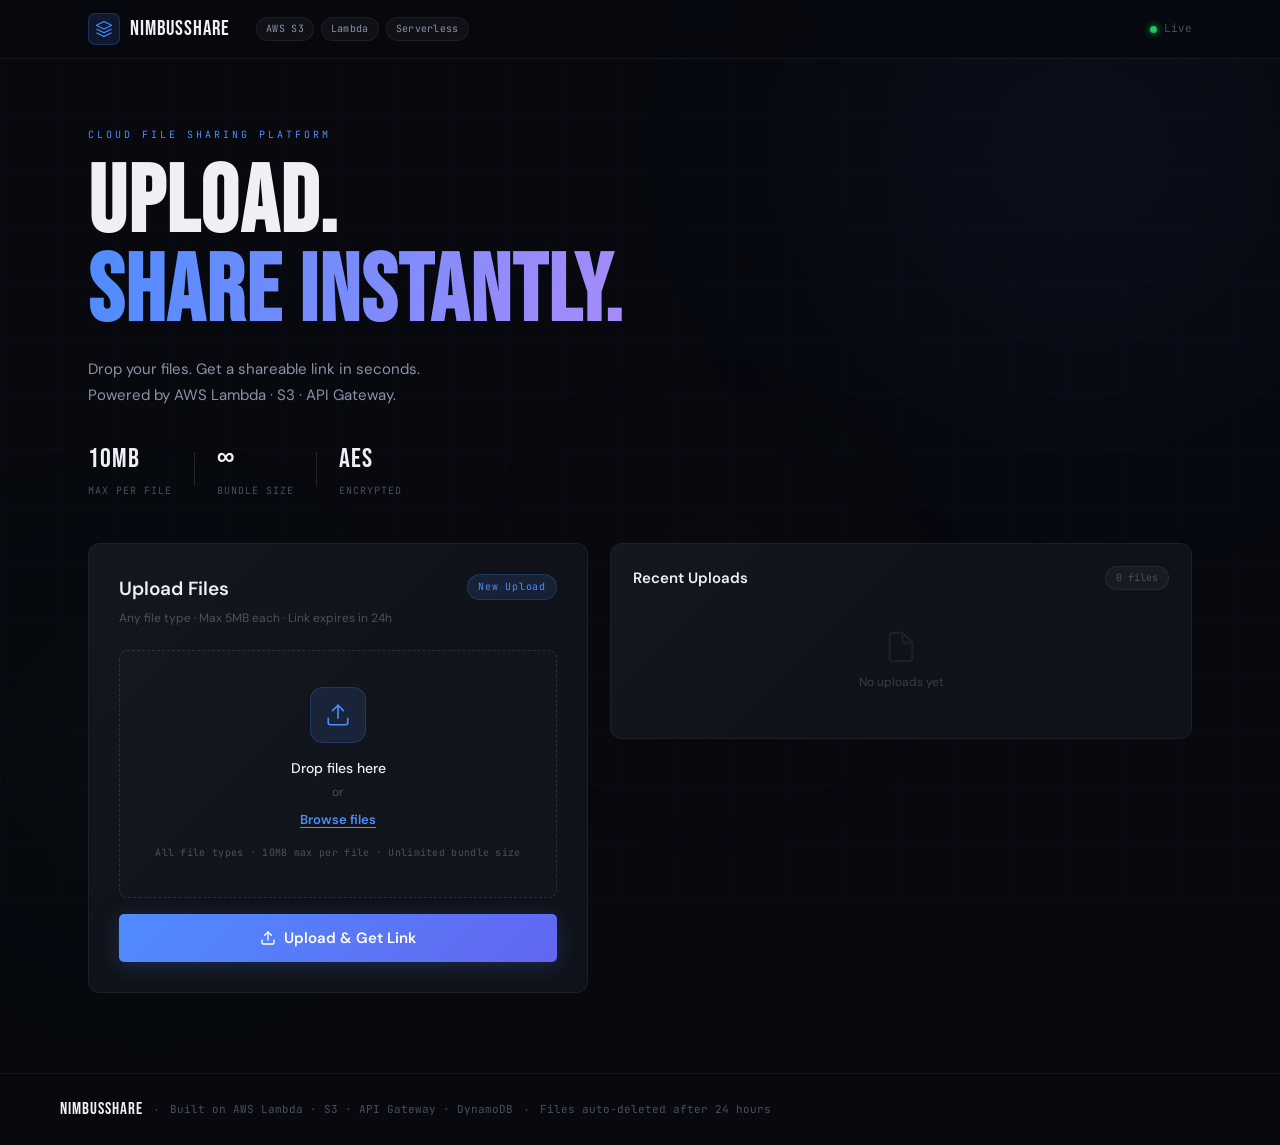
==== frontend/index.html @ 37689a12 "Phase 2 complete: upload UI, real API integration, bundle links, preview page, delete feature, local" ====
<!DOCTYPE html>
<html lang="en">
<head>
  <meta charset="UTF-8"/>
  <meta name="viewport" content="width=device-width, initial-scale=1.0"/>
  <title>NimbusShare — Serverless File Sharing</title>
  <link rel="preconnect" href="https://fonts.googleapis.com">
  <link href="https://fonts.googleapis.com/css2?family=Bebas+Neue&family=DM+Sans:ital,wght@0,300;0,400;0,500;0,600;1,400&family=JetBrains+Mono:wght@400;500&display=swap" rel="stylesheet">
  <link rel="stylesheet" href="style.css"/>
</head>
<body>

  <!-- BACKGROUND -->
  <div class="bg-grid"></div>
  <div class="bg-glow g1"></div>
  <div class="bg-glow g2"></div>
  <div class="bg-glow g3"></div>

  <!-- NAV -->
  <nav class="navbar" id="navbar">
    <div class="nav-inner">
      <div class="nav-logo">
        <div class="logo-mark">
          <svg width="18" height="18" viewBox="0 0 24 24" fill="none">
            <path d="M12 2L2 7l10 5 10-5-10-5z" stroke="currentColor" stroke-width="1.5" stroke-linejoin="round"/>
            <path d="M2 17l10 5 10-5M2 12l10 5 10-5" stroke="currentColor" stroke-width="1.5" stroke-linejoin="round"/>
          </svg>
        </div>
        <span class="logo-text">NimbusShare</span>
      </div>
      <div class="nav-pills">
        <span class="pill">AWS S3</span>
        <span class="pill">Lambda</span>
        <span class="pill">Serverless</span>
      </div>
      <div class="nav-right">
        <span class="online-dot"></span>
        <span class="online-label">Live</span>
      </div>
    </div>
  </nav>

  <!-- HERO -->
  <section class="hero">
    <p class="hero-eyebrow">CLOUD FILE SHARING PLATFORM</p>
    <h1 class="hero-title">Upload.<br/><em>Share instantly.</em></h1>
    <p class="hero-desc">Drop your files. Get a shareable link in seconds.<br/>Powered by AWS Lambda · S3 · API Gateway.</p>
    <div class="hero-stats">
      <div class="hstat"><span class="hstat-n">10MB</span><span class="hstat-l">Max per file</span></div>
      <div class="hstat-sep"></div>
      <div class="hstat"><span class="hstat-n">∞</span><span class="hstat-l">Bundle size</span></div>
      <div class="hstat-sep"></div>
      <div class="hstat"><span class="hstat-n">AES</span><span class="hstat-l">Encrypted</span></div>
    </div>
  </section>

  <!-- MAIN -->
  <main class="main">
    <div class="layout">

      <!-- UPLOAD CARD -->
      <div class="card upload-card" id="uploadCard">
        <div class="card-head">
          <div>
            <h2 class="card-title">Upload Files</h2>
            <p class="card-sub">Any file type · Max 5MB each · Link expires in 24h</p>
          </div>
          <span class="card-tag">New Upload</span>
        </div>

        <!-- DROP ZONE -->
        <div class="dropzone" id="dropzone">
          <!-- EMPTY STATE -->
          <div class="dz-empty" id="dzEmpty">
            <div class="dz-icon-wrap">
              <svg width="26" height="26" viewBox="0 0 24 24" fill="none">
                <path d="M21 15v4a2 2 0 01-2 2H5a2 2 0 01-2-2v-4" stroke="currentColor" stroke-width="1.5" stroke-linecap="round"/>
                <polyline points="17 8 12 3 7 8" stroke="currentColor" stroke-width="1.5" stroke-linecap="round" stroke-linejoin="round"/>
                <line x1="12" y1="3" x2="12" y2="15" stroke="currentColor" stroke-width="1.5" stroke-linecap="round"/>
              </svg>
            </div>
            <p class="dz-main">Drop files here</p>
            <p class="dz-or">or</p>
            <label class="dz-browse" for="fileInput">Browse files</label>
            <input type="file" id="fileInput" multiple hidden/>
            <p class="dz-hint">All file types · 10MB max per file · Unlimited bundle size</p>
          </div>

          <!-- FILES SELECTED STATE -->
          <div class="dz-files" id="dzFiles" style="display:none">
            <div class="dz-files-header">
              <span class="dz-files-count" id="dzFilesCount">0 files selected</span>
              <button class="dz-clear-btn" id="dzClearBtn">Clear all</button>
            </div>
            <div class="dz-file-list" id="dzFileList"></div>
            <label class="dz-add-more" for="fileInput">
              <svg width="13" height="13" viewBox="0 0 24 24" fill="none">
                <line x1="12" y1="5" x2="12" y2="19" stroke="currentColor" stroke-width="2" stroke-linecap="round"/>
                <line x1="5" y1="12" x2="19" y2="12" stroke="currentColor" stroke-width="2" stroke-linecap="round"/>
              </svg>
              Add more files
            </label>
          </div>
        </div>

        <!-- ERROR -->
        <div class="error-strip" id="errorStrip" style="display:none">
          <svg width="15" height="15" viewBox="0 0 24 24" fill="none">
            <circle cx="12" cy="12" r="10" stroke="currentColor" stroke-width="1.5"/>
            <line x1="12" y1="8" x2="12" y2="12" stroke="currentColor" stroke-width="2" stroke-linecap="round"/>
            <line x1="12" y1="16" x2="12.01" y2="16" stroke="currentColor" stroke-width="2" stroke-linecap="round"/>
          </svg>
          <span id="errorMsg">Error</span>
        </div>

        <!-- UPLOAD BTN -->
        <button class="upload-btn" id="uploadBtn">
          <span id="btnNormal" class="btn-inner">
            <svg width="16" height="16" viewBox="0 0 24 24" fill="none">
              <path d="M21 15v4a2 2 0 01-2 2H5a2 2 0 01-2-2v-4" stroke="currentColor" stroke-width="2" stroke-linecap="round"/>
              <polyline points="17 8 12 3 7 8" stroke="currentColor" stroke-width="2" stroke-linecap="round" stroke-linejoin="round"/>
              <line x1="12" y1="3" x2="12" y2="15" stroke="currentColor" stroke-width="2" stroke-linecap="round"/>
            </svg>
            Upload & Get Link
          </span>
          <span id="btnLoading" class="btn-inner" style="display:none">
            <span class="spin"></span> Uploading...
          </span>
        </button>

        <!-- PROGRESS -->
        <div class="progress-area" id="progressArea" style="display:none">
          <div class="prog-row">
            <span class="prog-label" id="progLabel">Uploading...</span>
            <span class="prog-pct" id="progPct">0%</span>
          </div>
          <div class="prog-track"><div class="prog-fill" id="progFill"></div></div>
          <div class="prog-files-status" id="progFilesStatus"></div>
        </div>

        <!-- SUCCESS LINE -->
        <div class="success-line" id="successLine" style="display:none">
          <svg width="14" height="14" viewBox="0 0 24 24" fill="none">
            <polyline points="20 6 9 17 4 12" stroke="currentColor" stroke-width="2.5" stroke-linecap="round" stroke-linejoin="round"/>
          </svg>
          Upload complete — links ready below
        </div>
      </div>

      <!-- RIGHT PANEL -->
      <div class="right-panel">

        <!-- RESULT CARD -->
        <div class="card result-card" id="resultCard" style="display:none">
          <div class="result-head">
            <div class="result-check">
              <svg width="18" height="18" viewBox="0 0 24 24" fill="none">
                <polyline points="20 6 9 17 4 12" stroke="currentColor" stroke-width="2.5" stroke-linecap="round" stroke-linejoin="round"/>
              </svg>
            </div>
            <div>
              <h3 class="result-title">Upload Successful!</h3>
              <p class="result-sub" id="resultSub">Your files are ready to share</p>
            </div>
          </div>

          <!-- BUNDLE LINK (shown for multi-file) -->
          <div id="bundleLinkWrap" style="display:none">
            <p class="link-section-label">
              <svg width="13" height="13" viewBox="0 0 24 24" fill="none">
                <path d="M22 19a2 2 0 01-2 2H4a2 2 0 01-2-2V5a2 2 0 012-2h5l2 3h9a2 2 0 012 2z" stroke="currentColor" stroke-width="1.5"/>
              </svg>
              Full Bundle Link
            </p>
            <div class="link-card" id="bundleLinkBox">
              <div class="link-card-left">
                <div class="link-card-icon">
                  <svg width="14" height="14" viewBox="0 0 24 24" fill="none">
                    <path d="M10 13a5 5 0 007.54.54l3-3a5 5 0 00-7.07-7.07l-1.72 1.71" stroke="currentColor" stroke-width="1.5" stroke-linecap="round"/>
                    <path d="M14 11a5 5 0 00-7.54-.54l-3 3a5 5 0 007.07 7.07l1.71-1.71" stroke="currentColor" stroke-width="1.5" stroke-linecap="round"/>
                  </svg>
                </div>
                <div class="link-card-text">
                  <span class="link-card-label">Share all files</span>
                  <span class="link-card-hint" id="bundleUrlHint">Ready to copy</span>
                </div>
              </div>
              <button class="link-copy-btn" id="bundleCopyBtn">
                <svg width="14" height="14" viewBox="0 0 24 24" fill="none" id="bundleCopyIcon">
                  <rect x="9" y="9" width="13" height="13" rx="2" stroke="currentColor" stroke-width="1.5"/>
                  <path d="M5 15H4a2 2 0 01-2-2V4a2 2 0 012-2h9a2 2 0 012 2v1" stroke="currentColor" stroke-width="1.5"/>
                </svg>
                <span id="bundleCopyText">Copy Link</span>
              </button>
            </div>
          </div>

          <!-- INDIVIDUAL FILE LINKS -->
          <div id="fileLinksWrap">
            <p class="link-section-label" id="fileLinksLabel">
              <svg width="13" height="13" viewBox="0 0 24 24" fill="none">
                <path d="M13 2H6a2 2 0 00-2 2v16a2 2 0 002 2h12a2 2 0 002-2V9z" stroke="currentColor" stroke-width="1.5"/>
                <polyline points="13 2 13 9 20 9" stroke="currentColor" stroke-width="1.5"/>
              </svg>
              File Links
            </p>
            <div class="file-links-list" id="fileLinksList"></div>
          </div>

          <div class="result-meta-row">
            <span class="meta-pill">
              <svg width="11" height="11" viewBox="0 0 24 24" fill="none">
                <path d="M12 22s8-4 8-10V5l-8-3-8 3v7c0 6 8 10 8 10z" stroke="currentColor" stroke-width="1.5" stroke-linecap="round" stroke-linejoin="round"/>
              </svg>
              Stored permanently
            </span>
            <span class="meta-pill">
              <svg width="11" height="11" viewBox="0 0 24 24" fill="none">
                <rect x="3" y="11" width="18" height="11" rx="2" stroke="currentColor" stroke-width="1.5"/>
                <path d="M7 11V7a5 5 0 0110 0v4" stroke="currentColor" stroke-width="1.5" stroke-linecap="round"/>
              </svg>
              AES Encrypted
            </span>
          </div>

          <button class="new-upload-btn" id="newUploadBtn">Upload more files</button>
        </div>

        <!-- RECENT UPLOADS -->
        <div class="card recent-card" id="recentCard">
          <div class="recent-head">
            <h3 class="recent-title">Recent Uploads</h3>
            <span class="recent-badge" id="recentBadge">0 files</span>
          </div>
          <div class="recent-body" id="recentBody">
            <!-- skeleton / empty / items injected here -->
          </div>
        </div>

      </div>
    </div>
  </main>

  <!-- FOOTER -->
  <footer class="footer">
    <div class="footer-inner">
      <span class="footer-brand">NimbusShare</span>
      <span class="footer-sep">·</span>
      <span class="footer-info">Built on AWS Lambda · S3 · API Gateway · DynamoDB</span>
      <span class="footer-sep">·</span>
      <span class="footer-info">Files auto-deleted after 24 hours</span>
    </div>
  </footer>

  <script src="script.js"></script>
</body>
</html>
---- frontend/style.css ----
/* =============================================
   NIMBUSSHARE — style.css
   Premium dark UI · Phase 2 rebuild
   ============================================= */

:root {
  --bg:          #07090f;
  --surface:     #0c0f18;
  --card:        #0f1219;
  --border:      rgba(255,255,255,0.06);
  --border-lit:  rgba(255,255,255,0.11);
  --accent:      #4f8cff;
  --accent-dim:  rgba(79,140,255,0.13);
  --accent-glow: rgba(79,140,255,0.3);
  --green:       #22c55e;
  --green-dim:   rgba(34,197,94,0.13);
  --red:         #ef4444;
  --red-dim:     rgba(239,68,68,0.1);
  --amber:       #f59e0b;
  --text:        #eef0f6;
  --text-2:      #8b93a8;
  --text-3:      #484f61;
  --font-d:      'Bebas Neue', sans-serif;
  --font-b:      'DM Sans', sans-serif;
  --font-m:      'JetBrains Mono', monospace;
  --r:           12px;
  --r-sm:        8px;
  --r-xs:        5px;
  --ease:        cubic-bezier(0.4,0,0.2,1);
}

*,*::before,*::after { margin:0; padding:0; box-sizing:border-box; }
html { scroll-behavior:smooth; }
body {
  background:var(--bg); color:var(--text);
  font-family:var(--font-b); font-size:15px;
  line-height:1.6; min-height:100vh;
  overflow-x:hidden; -webkit-font-smoothing:antialiased;
}

/* ── BACKGROUND ── */
.bg-grid {
  position:fixed; inset:0; z-index:0; pointer-events:none;
  background-image:
    linear-gradient(rgba(79,140,255,0.025) 1px, transparent 1px),
    linear-gradient(90deg, rgba(79,140,255,0.025) 1px, transparent 1px);
  background-size:56px 56px;
}
.bg-glow {
  position:fixed; border-radius:50%;
  filter:blur(110px); pointer-events:none; z-index:0;
}
.g1 { width:700px; height:700px; top:-200px; right:-150px;
  background:radial-gradient(circle, rgba(79,140,255,0.07) 0%, transparent 70%); }
.g2 { width:500px; height:500px; bottom:-100px; left:-100px;
  background:radial-gradient(circle, rgba(34,197,94,0.045) 0%, transparent 70%); }
.g3 { width:400px; height:400px; top:45%; left:40%;
  background:radial-gradient(circle, rgba(245,158,11,0.03) 0%, transparent 70%); }

/* ── GLASS CARD ── */
.card {
  background:var(--card);
  border:1px solid var(--border);
  border-radius:var(--r);
  position:relative; overflow:hidden;
  transition:border-color .2s var(--ease);
}
.card::before {
  content:''; position:absolute; inset:0; pointer-events:none;
  background:linear-gradient(135deg,rgba(255,255,255,0.025) 0%,transparent 55%);
}
.card:hover { border-color:var(--border-lit); }

/* ── NAV ── */
.navbar {
  position:sticky; top:0; z-index:100;
  background:rgba(7,9,15,0.82);
  backdrop-filter:blur(22px);
  border-bottom:1px solid var(--border);
  transition:box-shadow .25s var(--ease), background .25s var(--ease);
}
.navbar.scrolled {
  box-shadow:0 1px 28px rgba(0,0,0,0.45);
  background:rgba(7,9,15,0.96);
}
.nav-inner {
  max-width:1160px; margin:0 auto;
  padding:0 28px; height:58px;
  display:flex; align-items:center; gap:20px;
}
.nav-logo { display:flex; align-items:center; gap:10px; text-decoration:none; color:var(--text); }
.logo-mark {
  width:32px; height:32px; border-radius:7px;
  background:var(--accent-dim); border:1px solid rgba(79,140,255,0.22);
  display:flex; align-items:center; justify-content:center; color:var(--accent);
  transition:all .2s var(--ease);
}
.nav-logo:hover .logo-mark { box-shadow:0 0 18px rgba(79,140,255,0.28); border-color:rgba(79,140,255,0.45); }
.logo-text { font-family:var(--font-d); font-size:21px; letter-spacing:1px; }
.nav-pills { display:flex; gap:7px; margin-left:6px; }
.pill {
  font-family:var(--font-m); font-size:10px; letter-spacing:.3px;
  padding:3px 9px; border-radius:100px;
  background:rgba(255,255,255,0.04); border:1px solid var(--border); color:var(--text-2);
}
.nav-right { margin-left:auto; display:flex; align-items:center; gap:7px; }
.online-dot {
  width:7px; height:7px; border-radius:50%; background:var(--green);
  box-shadow:0 0 7px var(--green); animation:dot-pulse 2s ease-in-out infinite;
}
@keyframes dot-pulse { 0%,100%{opacity:1} 50%{opacity:.35} }
.online-label { font-family:var(--font-m); font-size:11px; color:var(--text-3); }

/* ── HERO ── */
.hero {
  max-width:1160px; margin:0 auto;
  padding:68px 28px 44px;
  position:relative; z-index:1;
}
.hero-eyebrow {
  font-family:var(--font-m); font-size:10px; letter-spacing:3px;
  color:var(--accent); margin-bottom:16px; text-transform:uppercase;
  opacity:0; animation:fade-up .55s ease forwards .1s;
}
.hero-title {
  font-family:var(--font-d);
  font-size:clamp(50px,8vw,94px);
  line-height:.95; letter-spacing:2px; color:var(--text);
  margin-bottom:18px;
  opacity:0; animation:fade-up .55s ease forwards .2s;
}
.hero-title em {
  font-style:normal;
  background:linear-gradient(100deg,var(--accent) 0%,#a78bfa 100%);
  -webkit-background-clip:text; -webkit-text-fill-color:transparent; background-clip:text;
}
.hero-desc {
  font-size:15px; color:var(--text-2); max-width:480px;
  line-height:1.75; margin-bottom:30px;
  opacity:0; animation:fade-up .55s ease forwards .3s;
}
.hero-stats {
  display:flex; align-items:center; gap:22px;
  opacity:0; animation:fade-up .55s ease forwards .4s;
}
.hstat { display:flex; flex-direction:column; gap:2px; }
.hstat:hover .hstat-n {
  background:linear-gradient(90deg,var(--accent),#a78bfa);
  -webkit-background-clip:text; -webkit-text-fill-color:transparent; background-clip:text;
}
.hstat-n { font-family:var(--font-d); font-size:27px; letter-spacing:1px; color:var(--text); transition:all .3s; }
.hstat-l { font-family:var(--font-m); font-size:10px; letter-spacing:1px; text-transform:uppercase; color:var(--text-3); }
.hstat-sep { width:1px; height:34px; background:var(--border-lit); }

/* ── LAYOUT ── */
.main { max-width:1160px; margin:0 auto; padding:0 28px 80px; position:relative; z-index:1; }
.layout {
  display:grid; grid-template-columns:500px 1fr; gap:22px; align-items:start;
  min-width:0;
}
.layout > * { min-width:0; overflow:hidden; }
@media (max-width:960px) { .layout { grid-template-columns:1fr; } }

/* ── UPLOAD CARD ── */
.upload-card {
  padding:30px;
  opacity:0; animation:fade-up .6s ease forwards .5s;
}
.card-head {
  display:flex; align-items:flex-start; justify-content:space-between;
  margin-bottom:22px; gap:12px;
}
.card-title { font-size:19px; font-weight:600; margin-bottom:4px; }
.card-sub { font-size:12px; color:var(--text-3); }
.card-tag {
  font-family:var(--font-m); font-size:10px; letter-spacing:.8px;
  padding:4px 10px; border-radius:100px; white-space:nowrap; flex-shrink:0;
  background:var(--accent-dim); border:1px solid rgba(79,140,255,0.2); color:var(--accent);
}

/* ── DROPZONE ── */
.dropzone {
  border:1.5px dashed var(--border-lit);
  border-radius:var(--r-sm);
  min-height:180px;
  background:rgba(255,255,255,0.012);
  margin-bottom:16px;
  transition:all .2s var(--ease);
  cursor:pointer; position:relative;
  overflow:hidden;
}
.dropzone:hover { border-color:var(--accent); background:var(--accent-dim); }
.dropzone.drag-over {
  border-style:solid; border-color:transparent;
  background-image:linear-gradient(var(--card),var(--card)),
    linear-gradient(90deg,var(--accent),#a78bfa,var(--green),var(--accent));
  background-origin:border-box; background-size:200% 100%;
  animation:border-march 1.6s linear infinite;
  transform:scale(1.008);
}
@keyframes border-march { 0%{background-position:0% 0} 100%{background-position:200% 0} }

.dz-empty {
  display:flex; flex-direction:column; align-items:center;
  justify-content:center; padding:36px 24px; text-align:center;
}
.dz-icon-wrap {
  width:56px; height:56px; border-radius:13px; margin-bottom:14px;
  background:var(--accent-dim); border:1px solid rgba(79,140,255,0.18);
  display:flex; align-items:center; justify-content:center; color:var(--accent);
  transition:all .2s var(--ease);
}
.dropzone:hover .dz-icon-wrap { transform:translateY(-3px); background:rgba(79,140,255,0.18); }
.dz-main { font-size:14px; font-weight:500; color:var(--text); margin-bottom:4px; }
.dz-or { font-size:12px; color:var(--text-3); margin-bottom:8px; }
.dz-browse {
  font-size:13px; font-weight:600; color:var(--accent); cursor:pointer;
  text-decoration:underline; text-underline-offset:3px; transition:opacity .15s;
}
.dz-browse:hover { opacity:.7; }
.dz-hint { font-family:var(--font-m); font-size:10px; color:var(--text-3); margin-top:14px; letter-spacing:.3px; }

/* FILES STATE */
.dz-files { padding:14px; }
.dz-files-header {
  display:flex; align-items:center; justify-content:space-between; margin-bottom:12px;
}
.dz-files-count { font-size:13px; font-weight:600; color:var(--text); }
.dz-clear-btn {
  font-family:var(--font-m); font-size:10px; color:var(--red);
  background:none; border:none; cursor:pointer; letter-spacing:.3px;
  transition:opacity .15s; padding:0;
}
.dz-clear-btn:hover { opacity:.7; }
.dz-file-list { display:flex; flex-direction:column; gap:7px; max-height:220px; overflow-y:auto; }
.dz-file-list::-webkit-scrollbar { width:4px; }
.dz-file-list::-webkit-scrollbar-thumb { background:var(--border-lit); border-radius:2px; }

.dz-file-item {
  display:flex; align-items:center; gap:10px;
  padding:9px 12px; border-radius:var(--r-xs);
  background:rgba(255,255,255,0.025); border:1px solid var(--border);
  animation:pop-in .15s ease;
}
@keyframes pop-in { from{transform:scale(.9);opacity:0} to{transform:scale(1);opacity:1} }
.dz-file-ext {
  width:32px; height:32px; border-radius:6px; flex-shrink:0;
  background:var(--accent-dim); border:1px solid rgba(79,140,255,0.15);
  display:flex; align-items:center; justify-content:center;
  font-family:var(--font-m); font-size:8px; color:var(--accent);
  text-transform:uppercase; letter-spacing:.5px;
}
.dz-file-info { flex:1; min-width:0; }
.dz-file-name {
  display:block; font-size:13px; font-weight:500; color:var(--text);
  white-space:nowrap; overflow:hidden; text-overflow:ellipsis; margin-bottom:2px;
}
.dz-file-size { font-family:var(--font-m); font-size:10px; color:var(--text-3); }
.dz-file-remove {
  background:none; border:none; cursor:pointer; color:var(--text-3);
  padding:3px; border-radius:4px; display:flex; align-items:center;
  transition:all .15s;
}
.dz-file-remove:hover { color:var(--red); background:var(--red-dim); }

.dz-add-more {
  display:inline-flex; align-items:center; gap:6px; margin-top:10px;
  font-size:12px; color:var(--accent); cursor:pointer;
  text-decoration:underline; text-underline-offset:3px; transition:opacity .15s;
}
.dz-add-more:hover { opacity:.7; }

/* ── ERROR STRIP ── */
.error-strip {
  display:flex; align-items:center; gap:9px;
  padding:11px 14px; border-radius:var(--r-xs);
  background:var(--red-dim); border:1px solid rgba(239,68,68,0.22);
  color:#fca5a5; font-size:13px; margin-bottom:14px;
  animation:shake .3s ease; cursor:pointer;
}
@keyframes shake { 0%,100%{transform:translateX(0)} 25%{transform:translateX(-4px)} 75%{transform:translateX(4px)} }

/* ── UPLOAD BUTTON ── */
.upload-btn {
  width:100%; padding:14px;
  background:linear-gradient(135deg,var(--accent),#6366f1);
  border:none; border-radius:var(--r-xs); color:#fff;
  font-size:15px; font-weight:600; cursor:pointer;
  font-family:var(--font-b); position:relative; overflow:hidden;
  box-shadow:0 4px 22px rgba(79,140,255,0.22);
  transition:all .2s var(--ease);
}
.upload-btn::before {
  content:''; position:absolute; inset:0;
  background:linear-gradient(135deg,rgba(255,255,255,0.09),transparent);
  opacity:0; transition:opacity .2s;
}
.upload-btn:hover { transform:translateY(-1px); box-shadow:0 8px 30px rgba(79,140,255,0.32); }
.upload-btn:hover::before { opacity:1; }
.upload-btn:active { transform:translateY(0); }
.upload-btn:disabled { opacity:.45; cursor:not-allowed; transform:none; box-shadow:none; }
.upload-btn.pulse { animation:btn-pulse 2s ease-in-out infinite; }
@keyframes btn-pulse {
  0%,100%{box-shadow:0 4px 22px rgba(79,140,255,0.22)}
  50%{box-shadow:0 4px 34px rgba(79,140,255,0.5),0 0 0 5px rgba(79,140,255,0.07)}
}
.btn-inner { display:flex; align-items:center; justify-content:center; gap:8px; }
.spin {
  width:15px; height:15px;
  border:2px solid rgba(255,255,255,0.3); border-top-color:#fff;
  border-radius:50%; display:inline-block; animation:spin .7s linear infinite;
}
@keyframes spin { to{transform:rotate(360deg)} }

/* ── PROGRESS ── */
.progress-area { margin-top:14px; }
.prog-row { display:flex; justify-content:space-between; margin-bottom:7px; }
.prog-label { font-size:12px; color:var(--text-2); }
.prog-pct { font-family:var(--font-m); font-size:11px; color:var(--accent); }
.prog-track { height:4px; background:rgba(255,255,255,0.05); border-radius:100px; overflow:hidden; }
.prog-fill {
  height:100%; width:0%; border-radius:100px; transition:width .3s ease;
  background:linear-gradient(90deg,var(--accent),#a78bfa);
  box-shadow:0 0 9px var(--accent-glow);
}
.prog-files-status { margin-top:10px; display:flex; flex-direction:column; gap:5px; }
.prog-file-line {
  display:flex; align-items:center; gap:8px;
  font-family:var(--font-m); font-size:10px; color:var(--text-3);
}
.prog-file-dot { width:6px; height:6px; border-radius:50%; flex-shrink:0; }
.dot-pending  { background:var(--text-3); }
.dot-uploading { background:var(--accent); animation:dot-pulse 1s ease-in-out infinite; }
.dot-done  { background:var(--green); }
.dot-error { background:var(--red); }

/* ── SUCCESS LINE ── */
.success-line {
  display:flex; align-items:center; gap:7px;
  padding:9px 0 2px; font-size:13px; color:var(--green);
  animation:fade-up .3s ease;
}

/* ── RESULT CARD ── */
.result-card {
  padding:26px; margin-bottom:20px;
  animation:bounce-in .45s cubic-bezier(0.34,1.56,0.64,1) forwards;
}
@keyframes bounce-in {
  0%{opacity:0;transform:scale(.94) translateY(12px)}
  60%{transform:scale(1.02) translateY(-3px)}
  100%{opacity:1;transform:scale(1) translateY(0)}
}
.result-head { display:flex; align-items:flex-start; gap:14px; margin-bottom:22px; }
.result-check {
  width:42px; height:42px; border-radius:9px; flex-shrink:0;
  background:var(--green-dim); border:1px solid rgba(34,197,94,0.22);
  display:flex; align-items:center; justify-content:center; color:var(--green);
}
.result-check svg polyline { stroke-dasharray:30; stroke-dashoffset:30; animation:draw-check .5s ease .2s forwards; }
@keyframes draw-check { to{stroke-dashoffset:0} }
.result-title { font-size:16px; font-weight:600; margin-bottom:3px; }
.result-sub { font-size:12px; color:var(--text-3); }

.link-section-label {
  display:flex; align-items:center; gap:7px;
  font-family:var(--font-m); font-size:10px; letter-spacing:1px;
  color:var(--text-3); text-transform:uppercase; margin-bottom:8px; margin-top:14px;
}
/* ── LINK CARD — clean copy UI, no raw URL shown ── */
.link-card {
  background:var(--surface);
  border:1px solid var(--border);
  border-radius:var(--r-sm);
  display:flex; align-items:center; justify-content:space-between;
  gap:12px; padding:13px 14px;
  margin-bottom:6px;
  transition:border-color .2s var(--ease);
}
.link-card:hover { border-color:var(--border-lit); }
.link-card-left { display:flex; align-items:center; gap:11px; min-width:0; flex:1; }
.link-card-icon {
  width:34px; height:34px; border-radius:8px; flex-shrink:0;
  background:var(--accent-dim); border:1px solid rgba(79,140,255,0.18);
  display:flex; align-items:center; justify-content:center; color:var(--accent);
}
.link-card-text { display:flex; flex-direction:column; gap:2px; min-width:0; }
.link-card-label {
  font-size:13px; font-weight:600; color:var(--text);
  white-space:nowrap; overflow:hidden; text-overflow:ellipsis;
}
.link-card-hint {
  font-family:var(--font-m); font-size:10px; color:var(--text-3);
  white-space:nowrap; overflow:hidden; text-overflow:ellipsis;
}
.link-copy-btn {
  display:flex; align-items:center; gap:6px;
  padding:9px 16px; border-radius:var(--r-xs);
  background:var(--accent-dim); border:1px solid rgba(79,140,255,0.22);
  color:var(--accent); font-size:12px; font-weight:600; cursor:pointer;
  white-space:nowrap; font-family:var(--font-b);
  transition:all .2s var(--ease); flex-shrink:0;
}
.link-copy-btn:hover { background:rgba(79,140,255,0.22); border-color:rgba(79,140,255,0.4); }
.link-copy-btn.copied { background:var(--green-dim); border-color:rgba(34,197,94,0.28); color:var(--green); }
.copy-btn {
  display:flex; align-items:center; gap:5px;
  padding:6px 12px; border-radius:var(--r-xs);
  background:var(--accent-dim); border:1px solid rgba(79,140,255,0.2);
  color:var(--accent); font-size:12px; font-weight:500; cursor:pointer;
  white-space:nowrap; font-family:var(--font-b);
  transition:all .2s var(--ease); flex-shrink:0; overflow:hidden;
}
.copy-btn:hover { background:rgba(79,140,255,0.2); border-color:rgba(79,140,255,0.38); }
.copy-btn.copied { background:var(--green-dim); border-color:rgba(34,197,94,0.28); color:var(--green); }

/* individual file link rows inside result */
.file-link-row {
  display:flex; align-items:center; gap:10px;
  padding:9px 12px; border-radius:var(--r-xs);
  background:rgba(255,255,255,0.02); border:1px solid var(--border);
  margin-bottom:7px; transition:border-color .15s;
}
.file-link-row:last-child { margin-bottom:0; }
.file-link-row:hover { border-color:var(--border-lit); }
.flr-ext {
  width:28px; height:28px; border-radius:5px; flex-shrink:0;
  background:var(--accent-dim); border:1px solid rgba(79,140,255,0.13);
  display:flex; align-items:center; justify-content:center;
  font-family:var(--font-m); font-size:7px; color:var(--accent);
  text-transform:uppercase; letter-spacing:.3px;
}
.flr-info { flex:1; min-width:0; display:flex; flex-direction:column; gap:1px; }
.flr-name {
  font-size:12px; font-weight:500; color:var(--text);
  white-space:nowrap; overflow:hidden; text-overflow:ellipsis;
}
.flr-size { font-family:var(--font-m); font-size:10px; color:var(--text-3); }
.flr-copy {
  display:flex; align-items:center; gap:4px;
  padding:5px 10px; border-radius:4px;
  background:var(--accent-dim); border:1px solid rgba(79,140,255,0.18);
  color:var(--accent); font-size:11px; cursor:pointer;
  font-family:var(--font-b); transition:all .15s; flex-shrink:0;
}
.flr-copy:hover { background:rgba(79,140,255,0.18); }
.flr-copy.copied { background:var(--green-dim); border-color:rgba(34,197,94,0.25); color:var(--green); }

.result-meta-row { display:flex; gap:8px; flex-wrap:wrap; margin:16px 0; }
.meta-pill {
  display:flex; align-items:center; gap:5px;
  padding:5px 11px; border-radius:100px;
  background:rgba(255,255,255,0.03); border:1px solid var(--border);
  font-size:11px; color:var(--text-2);
}
.new-upload-btn {
  width:100%; padding:11px;
  background:rgba(255,255,255,0.03); border:1px solid var(--border);
  border-radius:var(--r-xs); color:var(--text-2); font-size:13px;
  cursor:pointer; font-family:var(--font-b); transition:all .18s var(--ease);
}
.new-upload-btn:hover { background:rgba(255,255,255,0.06); border-color:var(--border-lit); color:var(--text); }

/* ── RIGHT PANEL ── */
.right-panel {
  display:flex; flex-direction:column; gap:0;
  opacity:0; animation:fade-up .6s ease forwards .65s;
}

/* ── RECENT CARD ── */
.recent-card { padding:22px; }
.recent-head { display:flex; justify-content:space-between; align-items:center; margin-bottom:16px; }
.recent-title { font-size:15px; font-weight:600; }
.recent-badge {
  font-family:var(--font-m); font-size:10px; padding:3px 10px; border-radius:100px;
  background:rgba(255,255,255,0.04); border:1px solid var(--border); color:var(--text-3);
}
.recent-body { display:flex; flex-direction:column; gap:8px; }

/* empty state */
.recent-empty {
  display:flex; flex-direction:column; align-items:center; gap:9px;
  padding:24px 0; color:var(--text-3); font-size:12px; opacity:.7;
}

/* skeleton */
.skel-item { display:flex; align-items:center; gap:10px; padding:10px 12px; border:1px solid var(--border); border-radius:var(--r-xs); }
.skel-box {
  border-radius:5px;
  background:linear-gradient(90deg,rgba(255,255,255,0.035) 25%,rgba(255,255,255,0.07) 50%,rgba(255,255,255,0.035) 75%);
  background-size:200% 100%; animation:shimmer 1.5s ease-in-out infinite;
}
@keyframes shimmer { 0%{background-position:200% 0} 100%{background-position:-200% 0} }
.skel-icon { width:34px; height:34px; border-radius:7px; flex-shrink:0; }
.skel-lines { flex:1; display:flex; flex-direction:column; gap:6px; }
.skel-a { height:11px; width:55%; border-radius:3px; }
.skel-b { height:9px;  width:30%; border-radius:3px; }
.skel-btn2 { width:28px; height:28px; border-radius:5px; flex-shrink:0; }

/* recent item */
.recent-item {
  display:flex; align-items:center; gap:10px;
  padding:10px 12px; border-radius:var(--r-xs);
  background:rgba(255,255,255,0.018); border:1px solid var(--border);
  cursor:pointer; transition:all .18s var(--ease);
  animation:fade-up .3s ease both;
}
.recent-item:hover { background:rgba(255,255,255,0.038); border-color:var(--border-lit); transform:translateX(2px); }
.ri-icon {
  width:34px; height:34px; border-radius:7px; flex-shrink:0;
  background:var(--accent-dim); border:1px solid rgba(79,140,255,0.13);
  display:flex; align-items:center; justify-content:center; color:var(--accent);
}
.ri-info { flex:1; min-width:0; }
.ri-name { display:block; font-size:12px; font-weight:500; color:var(--text); margin-bottom:2px; white-space:nowrap; overflow:hidden; text-overflow:ellipsis; }
.ri-meta { display:flex; align-items:center; gap:7px; }
.ri-size { font-family:var(--font-m); font-size:10px; color:var(--text-3); }
.ri-count { font-family:var(--font-m); font-size:9px; padding:2px 7px; border-radius:100px; background:var(--accent-dim); border:1px solid rgba(79,140,255,0.15); color:var(--accent); }
.ri-copy {
  background:none; border:1px solid var(--border); border-radius:6px;
  color:var(--text-3); cursor:pointer; padding:6px;
  display:flex; align-items:center; transition:all .15s; flex-shrink:0;
}
.ri-copy:hover { border-color:var(--accent); color:var(--accent); }

/* ── MODAL ── */
.ns-overlay {
  position:fixed; inset:0; z-index:1000;
  background:rgba(0,0,0,0.65); backdrop-filter:blur(7px);
  display:flex; align-items:center; justify-content:center; padding:20px;
  animation:ov-in .2s ease forwards;
}
@keyframes ov-in  { from{opacity:0} to{opacity:1} }
@keyframes ov-out { from{opacity:1} to{opacity:0} }
.ns-modal {
  background:#0f1219; border:1px solid rgba(255,255,255,0.09);
  border-radius:14px; padding:28px; width:100%; max-width:460px;
  position:relative; box-shadow:0 24px 64px rgba(0,0,0,0.65);
  animation:modal-in .3s cubic-bezier(0.34,1.56,0.64,1) forwards;
}
@keyframes modal-in { from{opacity:0;transform:scale(.93) translateY(14px)} to{opacity:1;transform:scale(1) translateY(0)} }
.modal-close {
  position:absolute; top:14px; right:14px;
  background:rgba(255,255,255,0.05); border:1px solid rgba(255,255,255,0.07);
  border-radius:6px; width:27px; height:27px;
  display:flex; align-items:center; justify-content:center;
  cursor:pointer; color:var(--text-2); font-size:15px; transition:all .15s;
}
.modal-close:hover { background:rgba(255,255,255,0.1); color:var(--text); }
.modal-filename { font-size:15px; font-weight:600; margin-bottom:4px; word-break:break-all; }
.modal-meta-line { font-family:var(--font-m); font-size:11px; color:var(--text-3); margin-bottom:20px; }
.modal-divider { height:1px; background:rgba(255,255,255,0.05); margin:16px 0; }
.modal-section-label {
  font-family:var(--font-m); font-size:10px; letter-spacing:1px;
  color:var(--text-3); text-transform:uppercase; display:block; margin-bottom:8px;
}
.modal-link-box {
  background:var(--surface); border:1px solid var(--border);
  border-radius:var(--r-xs); padding:0;
  display:flex; flex-direction:column;
  margin-bottom:14px; overflow:hidden; width:100%;
}
.modal-link-box .link-box-row { display:flex; align-items:center; gap:9px; padding:10px 13px; min-width:0; width:100%; }
.modal-link-url { flex:1; font-family:var(--font-m); font-size:11px; color:var(--accent); overflow:hidden; text-overflow:ellipsis; white-space:nowrap; min-width:0; }
.modal-link-box .link-full-strip { border-top:1px solid var(--border); padding:8px 13px; font-family:var(--font-m); font-size:10px; color:var(--text-3); word-break:break-all; line-height:1.6; display:none; background:rgba(0,0,0,0.2); cursor:text; user-select:all; }
.modal-link-box.expanded .link-full-strip { display:block; }
.modal-copy-btn {
  display:flex; align-items:center; gap:5px;
  padding:6px 12px; border-radius:4px;
  background:var(--accent-dim); border:1px solid rgba(79,140,255,0.2);
  color:var(--accent); font-size:11px; font-weight:500; cursor:pointer;
  font-family:var(--font-b); transition:all .15s; flex-shrink:0;
}
.modal-copy-btn:hover { background:rgba(79,140,255,0.2); }
.modal-copy-btn.copied { background:var(--green-dim); border-color:rgba(34,197,94,0.25); color:var(--green); }
.modal-file-rows { display:flex; flex-direction:column; gap:7px; }
.modal-file-row {
  display:flex; align-items:center; gap:9px;
  padding:9px 11px; border-radius:var(--r-xs);
  background:rgba(255,255,255,0.02); border:1px solid var(--border);
}
.mfr-ext {
  width:30px; height:30px; border-radius:5px; flex-shrink:0;
  background:var(--accent-dim); border:1px solid rgba(79,140,255,0.13);
  display:flex; align-items:center; justify-content:center;
  font-family:var(--font-m); font-size:7px; color:var(--accent);
  text-transform:uppercase; letter-spacing:.3px;
}
.mfr-name { flex:1; font-size:12px; color:var(--text); white-space:nowrap; overflow:hidden; text-overflow:ellipsis; }
.mfr-size { font-family:var(--font-m); font-size:10px; color:var(--text-3); flex-shrink:0; }
.mfr-copy {
  display:flex; align-items:center; gap:4px;
  padding:5px 9px; border-radius:4px;
  background:var(--accent-dim); border:1px solid rgba(79,140,255,0.18);
  color:var(--accent); font-size:10px; cursor:pointer;
  font-family:var(--font-b); transition:all .15s; flex-shrink:0;
}
.mfr-copy:hover { background:rgba(79,140,255,0.18); }
.mfr-copy.copied { background:var(--green-dim); border-color:rgba(34,197,94,0.25); color:var(--green); }

/* ── TOAST ── */
.ns-toast {
  position:fixed; top:72px; right:22px; z-index:9999;
  display:flex; align-items:flex-start; gap:11px;
  padding:13px 16px; border-radius:9px; max-width:340px;
  font-family:var(--font-b); font-size:13px; line-height:1.5;
  box-shadow:0 8px 30px rgba(0,0,0,0.4); backdrop-filter:blur(12px);
  animation:toast-in .3s cubic-bezier(0.34,1.56,0.64,1) forwards;
}
@keyframes toast-in  { from{opacity:0;transform:translateX(18px) scale(.96)} to{opacity:1;transform:translateX(0) scale(1)} }
@keyframes toast-out { from{opacity:1;transform:translateX(0)} to{opacity:0;transform:translateX(18px)} }


/* ── DELETE BUTTON (recent items) ── */
.ri-delete {
  background:none; border:1px solid var(--border); border-radius:6px;
  color:var(--text-3); cursor:pointer; padding:6px;
  display:flex; align-items:center; transition:all .15s; flex-shrink:0;
}
.ri-delete:hover { border-color:var(--red); color:var(--red); background:var(--red-dim); }
/* ── FOOTER ── */
.footer { border-top:1px solid var(--border); padding:22px 28px; position:relative; z-index:1; }
.footer-inner { max-width:1160px; margin:0 auto; display:flex; align-items:center; gap:12px; flex-wrap:wrap; }
.footer-brand { font-family:var(--font-d); font-size:17px; letter-spacing:1px; }
.footer-sep { color:var(--text-3); }
.footer-info { font-family:var(--font-m); font-size:11px; color:var(--text-3); }

/* ── SCROLL REVEAL ── */
.reveal { opacity:0; transform:translateY(24px); transition:opacity .5s cubic-bezier(.22,1,.36,1),transform .5s cubic-bezier(.22,1,.36,1); }
.reveal.visible { opacity:1; transform:translateY(0); }
.reveal-d1 { transition-delay:.08s; }
.reveal-d2 { transition-delay:.16s; }

/* ── FOCUS RINGS ── */
:focus-visible { outline:2px solid var(--accent); outline-offset:3px; border-radius:4px; }

/* ── SCROLLBAR ── */
::-webkit-scrollbar { width:5px; }
::-webkit-scrollbar-track { background:var(--bg); }
::-webkit-scrollbar-thumb { background:var(--border-lit); border-radius:3px; }

/* ── ANIMATIONS ── */
@keyframes fade-up { from{opacity:0;transform:translateY(16px)} to{opacity:1;transform:translateY(0)} }

/* ── RESPONSIVE ── */
@media (max-width:640px) {
  .hero { padding:44px 18px 28px; }
  .main { padding:0 18px 60px; }
  .nav-pills { display:none; }
  .upload-card,.recent-card { padding:20px; }
  .hero-stats { gap:14px; }
  .card-head { flex-direction:column; gap:10px; }
  .link-box { flex-direction:column; align-items:flex-start; gap:8px; }
  .copy-btn { width:100%; justify-content:center; }
}
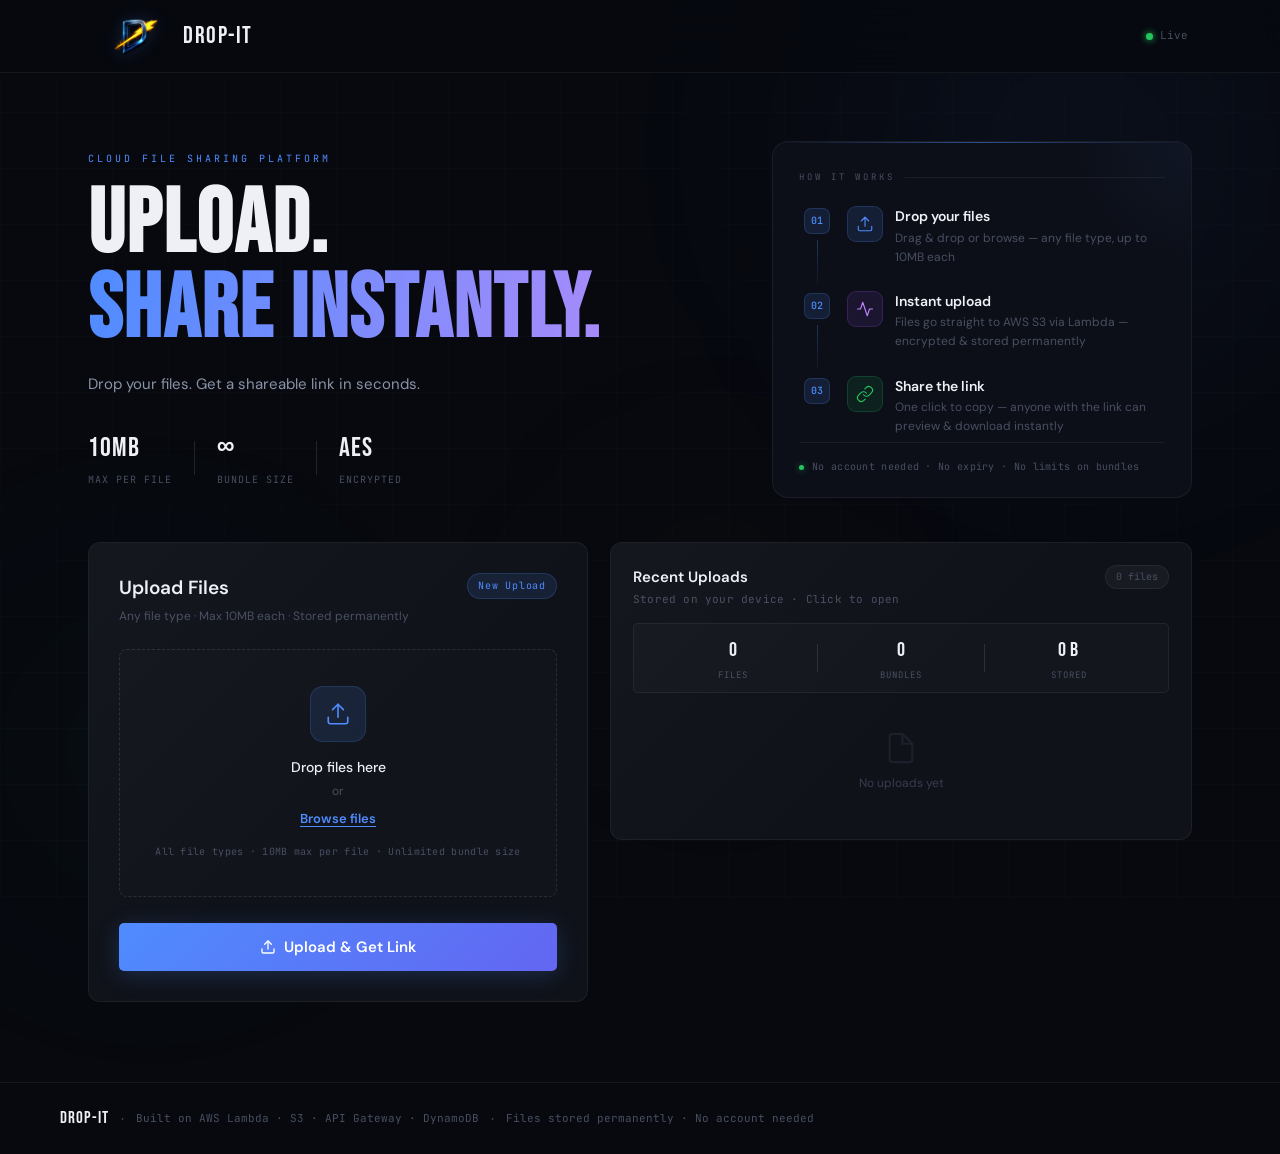
==== commit c3e9cb62: "feat: complete frontend overhaul — logo, favicon all sizes, delete confirm UI, file validation error" ====
--- a/frontend/index.html
+++ b/frontend/index.html
@@ -3,7 +3,19 @@
 <head>
   <meta charset="UTF-8"/>
   <meta name="viewport" content="width=device-width, initial-scale=1.0"/>
-  <title>NimbusShare — Serverless File Sharing</title>
+  <title>Drop-IT — Serverless File Sharing</title>
+
+  <!-- ── FAVICON — multiple sizes so tab icon is large & crisp ── -->
+  <link rel="icon" type="image/x-icon"  href="favicon.ico"/>
+  <link rel="icon" type="image/png" sizes="32x32"   href="favicon.ico"/>
+  <link rel="icon" type="image/png" sizes="64x64"   href="favicon.ico"/>
+  <link rel="icon" type="image/png" sizes="192x192" href="favicon-192.png"/>
+  <link rel="icon" type="image/png" sizes="512x512" href="favicon-512.png"/>
+  <link rel="apple-touch-icon" sizes="180x180"      href="favicon-180.png"/>
+  <meta name="msapplication-TileImage" content="favicon-192.png"/>
+  <meta name="theme-color" content="#07090f"/>
+
+  <!-- ── FONTS ── -->
   <link rel="preconnect" href="https://fonts.googleapis.com">
   <link href="https://fonts.googleapis.com/css2?family=Bebas+Neue&family=DM+Sans:ital,wght@0,300;0,400;0,500;0,600;1,400&family=JetBrains+Mono:wght@400;500&display=swap" rel="stylesheet">
   <link rel="stylesheet" href="style.css"/>
@@ -20,18 +32,8 @@
   <nav class="navbar" id="navbar">
     <div class="nav-inner">
       <div class="nav-logo">
-        <div class="logo-mark">
-          <svg width="18" height="18" viewBox="0 0 24 24" fill="none">
-            <path d="M12 2L2 7l10 5 10-5-10-5z" stroke="currentColor" stroke-width="1.5" stroke-linejoin="round"/>
-            <path d="M2 17l10 5 10-5M2 12l10 5 10-5" stroke="currentColor" stroke-width="1.5" stroke-linejoin="round"/>
-          </svg>
-        </div>
-        <span class="logo-text">NimbusShare</span>
-      </div>
-      <div class="nav-pills">
-        <span class="pill">AWS S3</span>
-        <span class="pill">Lambda</span>
-        <span class="pill">Serverless</span>
+        <img src="logo.png" alt="Drop-It" class="nav-logo-img"/>
+        <span class="logo-text">Drop-It</span>
       </div>
       <div class="nav-right">
         <span class="online-dot"></span>
@@ -42,15 +44,87 @@
 
   <!-- HERO -->
   <section class="hero">
-    <p class="hero-eyebrow">CLOUD FILE SHARING PLATFORM</p>
-    <h1 class="hero-title">Upload.<br/><em>Share instantly.</em></h1>
-    <p class="hero-desc">Drop your files. Get a shareable link in seconds.<br/>Powered by AWS Lambda · S3 · API Gateway.</p>
-    <div class="hero-stats">
-      <div class="hstat"><span class="hstat-n">10MB</span><span class="hstat-l">Max per file</span></div>
-      <div class="hstat-sep"></div>
-      <div class="hstat"><span class="hstat-n">∞</span><span class="hstat-l">Bundle size</span></div>
-      <div class="hstat-sep"></div>
-      <div class="hstat"><span class="hstat-n">AES</span><span class="hstat-l">Encrypted</span></div>
+    <div class="hero-left">
+      <p class="hero-eyebrow">CLOUD FILE SHARING PLATFORM</p>
+      <h1 class="hero-title">Upload.<br/><em>Share instantly.</em></h1>
+      <p class="hero-desc">Drop your files. Get a shareable link in seconds.</p>
+      <div class="hero-stats">
+        <div class="hstat"><span class="hstat-n">10MB</span><span class="hstat-l">Max per file</span></div>
+        <div class="hstat-sep"></div>
+        <div class="hstat"><span class="hstat-n">∞</span><span class="hstat-l">Bundle size</span></div>
+        <div class="hstat-sep"></div>
+        <div class="hstat"><span class="hstat-n">AES</span><span class="hstat-l">Encrypted</span></div>
+      </div>
+    </div>
+
+    <!-- HOW IT WORKS -->
+    <div class="hero-right">
+      <p class="hiw-label">HOW IT WORKS</p>
+      <div class="hiw-steps">
+
+        <div class="hiw-step">
+          <div class="hiw-step-left">
+            <div class="hiw-num">01</div>
+            <div class="hiw-line"></div>
+          </div>
+          <div class="hiw-body">
+            <div class="hiw-icon-wrap">
+              <svg width="18" height="18" viewBox="0 0 24 24" fill="none">
+                <path d="M21 15v4a2 2 0 01-2 2H5a2 2 0 01-2-2v-4" stroke="currentColor" stroke-width="1.5" stroke-linecap="round"/>
+                <polyline points="17 8 12 3 7 8" stroke="currentColor" stroke-width="1.5" stroke-linecap="round" stroke-linejoin="round"/>
+                <line x1="12" y1="3" x2="12" y2="15" stroke="currentColor" stroke-width="1.5" stroke-linecap="round"/>
+              </svg>
+            </div>
+            <div class="hiw-text">
+              <span class="hiw-title">Drop your files</span>
+              <span class="hiw-sub">Drag &amp; drop or browse — any file type, up to 10MB each</span>
+            </div>
+          </div>
+        </div>
+
+        <div class="hiw-step">
+          <div class="hiw-step-left">
+            <div class="hiw-num">02</div>
+            <div class="hiw-line"></div>
+          </div>
+          <div class="hiw-body">
+            <div class="hiw-icon-wrap" style="background:rgba(168,85,247,0.1);border-color:rgba(168,85,247,0.2);color:#c084fc">
+              <svg width="18" height="18" viewBox="0 0 24 24" fill="none">
+                <polyline points="22 12 18 12 15 21 9 3 6 12 2 12" stroke="currentColor" stroke-width="1.5" stroke-linecap="round" stroke-linejoin="round"/>
+              </svg>
+            </div>
+            <div class="hiw-text">
+              <span class="hiw-title">Instant upload</span>
+              <span class="hiw-sub">Files go straight to AWS S3 via Lambda — encrypted &amp; stored permanently</span>
+            </div>
+          </div>
+        </div>
+
+        <div class="hiw-step">
+          <div class="hiw-step-left">
+            <div class="hiw-num">03</div>
+            <div class="hiw-line hiw-line-last"></div>
+          </div>
+          <div class="hiw-body">
+            <div class="hiw-icon-wrap" style="background:rgba(34,197,94,0.1);border-color:rgba(34,197,94,0.2);color:#22c55e">
+              <svg width="18" height="18" viewBox="0 0 24 24" fill="none">
+                <path d="M10 13a5 5 0 007.54.54l3-3a5 5 0 00-7.07-7.07l-1.72 1.71" stroke="currentColor" stroke-width="1.5" stroke-linecap="round"/>
+                <path d="M14 11a5 5 0 00-7.54-.54l-3 3a5 5 0 007.07 7.07l1.71-1.71" stroke="currentColor" stroke-width="1.5" stroke-linecap="round"/>
+              </svg>
+            </div>
+            <div class="hiw-text">
+              <span class="hiw-title">Share the link</span>
+              <span class="hiw-sub">One click to copy — anyone with the link can preview &amp; download instantly</span>
+            </div>
+          </div>
+        </div>
+
+      </div>
+
+      <div class="hiw-footer">
+        <span class="hiw-footer-dot"></span>
+        <span class="hiw-footer-text">No account needed · No expiry · No limits on bundles</span>
+      </div>
     </div>
   </section>
 
@@ -63,7 +137,7 @@
         <div class="card-head">
           <div>
             <h2 class="card-title">Upload Files</h2>
-            <p class="card-sub">Any file type · Max 5MB each · Link expires in 24h</p>
+            <p class="card-sub">Any file type · Max 10MB each · Stored permanently</p>
           </div>
           <span class="card-tag">New Upload</span>
         </div>
@@ -103,6 +177,9 @@
           </div>
         </div>
 
+        <!-- PER-FILE VALIDATION ERRORS -->
+        <div id="dzFileErrors"></div>
+
         <!-- ERROR -->
         <div class="error-strip" id="errorStrip" style="display:none">
           <svg width="15" height="15" viewBox="0 0 24 24" fill="none">
@@ -121,7 +198,7 @@
               <polyline points="17 8 12 3 7 8" stroke="currentColor" stroke-width="2" stroke-linecap="round" stroke-linejoin="round"/>
               <line x1="12" y1="3" x2="12" y2="15" stroke="currentColor" stroke-width="2" stroke-linecap="round"/>
             </svg>
-            Upload & Get Link
+            Upload &amp; Get Link
           </span>
           <span id="btnLoading" class="btn-inner" style="display:none">
             <span class="spin"></span> Uploading...
@@ -164,7 +241,7 @@
             </div>
           </div>
 
-          <!-- BUNDLE LINK (shown for multi-file) -->
+          <!-- BUNDLE LINK -->
           <div id="bundleLinkWrap" style="display:none">
             <p class="link-section-label">
               <svg width="13" height="13" viewBox="0 0 24 24" fill="none">
@@ -229,9 +306,31 @@
         <!-- RECENT UPLOADS -->
         <div class="card recent-card" id="recentCard">
           <div class="recent-head">
-            <h3 class="recent-title">Recent Uploads</h3>
+            <div class="recent-head-left">
+              <h3 class="recent-title">Recent Uploads</h3>
+              <p class="recent-sub">Stored on your device · Click to open</p>
+            </div>
             <span class="recent-badge" id="recentBadge">0 files</span>
           </div>
+
+          <!-- STATS BAR -->
+          <div class="recent-stats" id="recentStats">
+            <div class="rs-item">
+              <span class="rs-val" id="rsFiles">0</span>
+              <span class="rs-label">Files</span>
+            </div>
+            <div class="rs-div"></div>
+            <div class="rs-item">
+              <span class="rs-val" id="rsBundles">0</span>
+              <span class="rs-label">Bundles</span>
+            </div>
+            <div class="rs-div"></div>
+            <div class="rs-item">
+              <span class="rs-val" id="rsSize">0 KB</span>
+              <span class="rs-label">Stored</span>
+            </div>
+          </div>
+
           <div class="recent-body" id="recentBody">
             <!-- skeleton / empty / items injected here -->
           </div>
@@ -244,11 +343,11 @@
   <!-- FOOTER -->
   <footer class="footer">
     <div class="footer-inner">
-      <span class="footer-brand">NimbusShare</span>
+      <span class="footer-brand">Drop-It</span>
       <span class="footer-sep">·</span>
       <span class="footer-info">Built on AWS Lambda · S3 · API Gateway · DynamoDB</span>
       <span class="footer-sep">·</span>
-      <span class="footer-info">Files auto-deleted after 24 hours</span>
+      <span class="footer-info">Files stored permanently · No account needed</span>
     </div>
   </footer>
 
--- a/frontend/style.css
+++ b/frontend/style.css
@@ -85,18 +85,22 @@
 }
 .nav-inner {
   max-width:1160px; margin:0 auto;
-  padding:0 28px; height:58px;
+  padding:0 32px; height:72px;
   display:flex; align-items:center; gap:20px;
 }
-.nav-logo { display:flex; align-items:center; gap:10px; text-decoration:none; color:var(--text); }
-.logo-mark {
-  width:32px; height:32px; border-radius:7px;
-  background:var(--accent-dim); border:1px solid rgba(79,140,255,0.22);
-  display:flex; align-items:center; justify-content:center; color:var(--accent);
-  transition:all .2s var(--ease);
-}
-.nav-logo:hover .logo-mark { box-shadow:0 0 18px rgba(79,140,255,0.28); border-color:rgba(79,140,255,0.45); }
-.logo-text { font-family:var(--font-d); font-size:21px; letter-spacing:1px; }
+.nav-logo { display:flex; align-items:center; gap:4px; text-decoration:none; color:var(--text); }
+.nav-logo-img {
+  height:58px;
+  width:auto;
+  object-fit:contain;
+  filter:brightness(1.08) drop-shadow(0 0 8px rgba(79,140,255,0.18));
+  transition:filter .25s ease, transform .25s ease;
+}
+.nav-logo:hover .nav-logo-img {
+  filter:brightness(1.2) drop-shadow(0 0 16px rgba(250,200,0,0.4));
+  transform:scale(1.05);
+}
+.logo-text { font-family:var(--font-d); font-size:24px; letter-spacing:1.5px; }
 .nav-pills { display:flex; gap:7px; margin-left:6px; }
 .pill {
   font-family:var(--font-m); font-size:10px; letter-spacing:.3px;
@@ -116,7 +120,12 @@
   max-width:1160px; margin:0 auto;
   padding:68px 28px 44px;
   position:relative; z-index:1;
-}
+  display:grid;
+  grid-template-columns:1fr 420px;
+  gap:48px;
+  align-items:center;
+}
+.hero-left { min-width:0; }
 .hero-eyebrow {
   font-family:var(--font-m); font-size:10px; letter-spacing:3px;
   color:var(--accent); margin-bottom:16px; text-transform:uppercase;
@@ -124,7 +133,7 @@
 }
 .hero-title {
   font-family:var(--font-d);
-  font-size:clamp(50px,8vw,94px);
+  font-size:clamp(50px,7vw,94px);
   line-height:.95; letter-spacing:2px; color:var(--text);
   margin-bottom:18px;
   opacity:0; animation:fade-up .55s ease forwards .2s;
@@ -151,6 +160,110 @@
 .hstat-n { font-family:var(--font-d); font-size:27px; letter-spacing:1px; color:var(--text); transition:all .3s; }
 .hstat-l { font-family:var(--font-m); font-size:10px; letter-spacing:1px; text-transform:uppercase; color:var(--text-3); }
 .hstat-sep { width:1px; height:34px; background:var(--border-lit); }
+
+/* ── HOW IT WORKS (hero right) ─────────────────────── */
+.hero-right {
+  background:var(--surface);
+  border:1px solid var(--border);
+  border-radius:16px;
+  padding:28px 26px 22px;
+  position:relative;
+  overflow:hidden;
+  opacity:0; animation:fade-up .6s ease forwards .35s;
+}
+/* subtle top glow line */
+.hero-right::before {
+  content:'';
+  position:absolute; top:0; left:0; right:0; height:1px;
+  background:linear-gradient(90deg,transparent 0%,rgba(79,140,255,0.5) 50%,transparent 100%);
+}
+/* corner accent */
+.hero-right::after {
+  content:'';
+  position:absolute; top:0; right:0;
+  width:120px; height:120px;
+  background:radial-gradient(circle at top right, rgba(79,140,255,0.06), transparent 70%);
+  pointer-events:none;
+}
+
+.hiw-label {
+  font-family:var(--font-m); font-size:9px; letter-spacing:3px;
+  color:var(--text-3); text-transform:uppercase;
+  margin-bottom:22px;
+  display:flex; align-items:center; gap:10px;
+}
+.hiw-label::after {
+  content:''; flex:1; height:1px; background:var(--border);
+}
+
+/* step row */
+.hiw-steps { display:flex; flex-direction:column; }
+.hiw-step {
+  display:flex; gap:0;
+  opacity:0; animation:fade-up .5s ease forwards;
+}
+.hiw-step:nth-child(1) { animation-delay:.45s; }
+.hiw-step:nth-child(2) { animation-delay:.55s; }
+.hiw-step:nth-child(3) { animation-delay:.65s; }
+
+/* left column: number + connecting line */
+.hiw-step-left {
+  display:flex; flex-direction:column; align-items:center;
+  width:36px; flex-shrink:0; padding-top:2px;
+}
+.hiw-num {
+  font-family:var(--font-m); font-size:10px; font-weight:500;
+  color:var(--accent); letter-spacing:.5px;
+  width:26px; height:26px; border-radius:7px;
+  background:var(--accent-dim); border:1px solid rgba(79,140,255,0.2);
+  display:flex; align-items:center; justify-content:center;
+  flex-shrink:0;
+}
+.hiw-line {
+  width:1px; flex:1; min-height:20px;
+  background:linear-gradient(to bottom, rgba(79,140,255,0.3), rgba(79,140,255,0.05));
+  margin:6px 0;
+}
+.hiw-line-last { background:transparent; }
+
+/* right body */
+.hiw-body {
+  display:flex; align-items:flex-start; gap:12px;
+  padding:0 0 24px 12px; flex:1;
+}
+.hiw-step:last-child .hiw-body { padding-bottom:6px; }
+
+.hiw-icon-wrap {
+  width:36px; height:36px; border-radius:9px; flex-shrink:0;
+  background:var(--accent-dim); border:1px solid rgba(79,140,255,0.2);
+  display:flex; align-items:center; justify-content:center; color:var(--accent);
+  transition:transform .2s;
+}
+.hiw-step:hover .hiw-icon-wrap { transform:scale(1.08); }
+
+.hiw-text { display:flex; flex-direction:column; gap:3px; padding-top:1px; }
+.hiw-title {
+  font-size:14px; font-weight:600; color:var(--text); line-height:1.3;
+}
+.hiw-sub {
+  font-size:12px; color:var(--text-3); line-height:1.6;
+}
+
+/* footer note */
+.hiw-footer {
+  display:flex; align-items:center; gap:8px;
+  padding-top:16px;
+  border-top:1px solid var(--border);
+  opacity:0; animation:fade-up .5s ease forwards .75s;
+}
+.hiw-footer-dot {
+  width:5px; height:5px; border-radius:50%; flex-shrink:0;
+  background:var(--green);
+  box-shadow:0 0 6px rgba(34,197,94,0.6);
+}
+.hiw-footer-text {
+  font-family:var(--font-m); font-size:10px; color:var(--text-3); letter-spacing:.3px;
+}
 
 /* ── LAYOUT ── */
 .main { max-width:1160px; margin:0 auto; padding:0 28px 80px; position:relative; z-index:1; }
@@ -469,8 +582,34 @@
 
 /* ── RECENT CARD ── */
 .recent-card { padding:22px; }
-.recent-head { display:flex; justify-content:space-between; align-items:center; margin-bottom:16px; }
+.recent-head {
+  display:flex; justify-content:space-between; align-items:flex-start;
+  margin-bottom:14px;
+}
+.recent-head-left { display:flex; flex-direction:column; gap:2px; }
 .recent-title { font-size:15px; font-weight:600; }
+.recent-sub { font-size:11px; color:var(--text-3); font-family:var(--font-m); letter-spacing:.2px; }
+
+/* stats bar */
+.recent-stats {
+  display:flex; align-items:center; gap:0;
+  background:rgba(255,255,255,0.02);
+  border:1px solid var(--border);
+  border-radius:var(--r-xs);
+  padding:10px 16px;
+  margin-bottom:14px;
+}
+.rs-item { display:flex; flex-direction:column; align-items:center; gap:2px; flex:1; }
+.rs-val {
+  font-family:var(--font-d); font-size:20px; letter-spacing:.5px; color:var(--text);
+  transition:color .3s;
+}
+.rs-item:hover .rs-val {
+  background:linear-gradient(90deg,var(--accent),#a78bfa);
+  -webkit-background-clip:text; -webkit-text-fill-color:transparent; background-clip:text;
+}
+.rs-label { font-family:var(--font-m); font-size:9px; letter-spacing:1px; text-transform:uppercase; color:var(--text-3); }
+.rs-div { width:1px; height:28px; background:var(--border-lit); flex-shrink:0; }
 .recent-badge {
   font-family:var(--font-m); font-size:10px; padding:3px 10px; border-radius:100px;
   background:rgba(255,255,255,0.04); border:1px solid var(--border); color:var(--text-3);
@@ -643,8 +782,114 @@
 @keyframes fade-up { from{opacity:0;transform:translateY(16px)} to{opacity:1;transform:translateY(0)} }
 
 /* ── RESPONSIVE ── */
+
+/* ── INLINE DELETE CONFIRM ─────────────────────── */
+.recent-item { position:relative; overflow:visible !important; }
+.recent-item.deleting { z-index:10; }
+
+.ri-delete-confirm {
+  position:absolute; bottom:calc(100% + 6px); right:0;
+  min-width:260px; background:#0f1219;
+  border:1px solid rgba(239,68,68,0.35);
+  border-radius:10px; padding:12px 14px;
+  display:flex; flex-direction:column; gap:10px;
+  box-shadow:0 8px 32px rgba(0,0,0,0.5), 0 0 0 1px rgba(239,68,68,0.08);
+  z-index:50;
+  opacity:0; transform:translateY(4px) scale(.97);
+  transition:opacity .18s, transform .18s;
+  pointer-events:none;
+}
+.ri-delete-confirm.visible {
+  opacity:1; transform:translateY(0) scale(1);
+  pointer-events:all;
+}
+/* arrow pointer */
+.ri-delete-confirm::after {
+  content:''; position:absolute; bottom:-5px; right:18px;
+  width:8px; height:8px; background:#0f1219;
+  border-right:1px solid rgba(239,68,68,0.35);
+  border-bottom:1px solid rgba(239,68,68,0.35);
+  transform:rotate(45deg);
+}
+
+.ri-dc-msg {
+  display:flex; align-items:center; gap:8px;
+  font-size:12px; font-weight:600; color:#fca5a5;
+}
+.ri-dc-actions {
+  display:flex; gap:7px;
+}
+.ri-dc-cancel {
+  flex:1; padding:7px 0; border-radius:6px;
+  background:rgba(255,255,255,0.05); border:1px solid var(--border);
+  color:var(--text-2); font-size:12px; font-weight:500;
+  cursor:pointer; font-family:var(--font-b);
+  transition:all .15s;
+}
+.ri-dc-cancel:hover { background:rgba(255,255,255,0.09); color:var(--text); }
+
+.ri-dc-confirm {
+  flex:1; padding:7px 0; border-radius:6px;
+  background:rgba(239,68,68,0.15); border:1px solid rgba(239,68,68,0.3);
+  color:#f87171; font-size:12px; font-weight:600;
+  cursor:pointer; font-family:var(--font-b);
+  transition:all .15s;
+}
+.ri-dc-confirm:hover { background:rgba(239,68,68,0.25); border-color:rgba(239,68,68,0.5); color:#fca5a5; }
+
+
+/* ── FILE ERROR BANNERS ─────────────────────────────── */
+#dzFileErrors { display:flex; flex-direction:column; gap:7px; margin-bottom:10px; }
+
+.file-error-banner {
+  display:flex; align-items:flex-start; gap:11px;
+  padding:11px 13px;
+  background:rgba(239,68,68,0.07);
+  border:1px solid rgba(239,68,68,0.28);
+  border-left:3px solid #ef4444;
+  border-radius:var(--r-xs);
+  animation:feb-in .25s cubic-bezier(0.34,1.3,0.64,1) both;
+  position:relative; overflow:hidden;
+}
+/* subtle shimmer sweep on entry */
+.file-error-banner::after {
+  content:'';
+  position:absolute; inset:0;
+  background:linear-gradient(90deg,transparent,rgba(239,68,68,0.06),transparent);
+  animation:feb-sweep .5s ease forwards;
+}
+@keyframes feb-in    { from{opacity:0;transform:translateY(-6px) scale(.98)} to{opacity:1;transform:none} }
+@keyframes feb-out   { from{opacity:1;transform:none} to{opacity:0;transform:translateY(-4px) scale(.98)} }
+@keyframes feb-sweep { from{transform:translateX(-100%)} to{transform:translateX(100%)} }
+
+.feb-icon {
+  width:28px; height:28px; border-radius:7px; flex-shrink:0;
+  background:rgba(239,68,68,0.12); border:1px solid rgba(239,68,68,0.2);
+  display:flex; align-items:center; justify-content:center; color:#f87171;
+  margin-top:1px;
+}
+.feb-info {
+  flex:1; min-width:0; display:flex; flex-direction:column; gap:2px;
+}
+.feb-name {
+  font-size:12px; font-weight:600; color:#fca5a5;
+  white-space:nowrap; overflow:hidden; text-overflow:ellipsis;
+}
+.feb-reason {
+  font-size:11px; color:rgba(252,165,165,0.7);
+  font-family:var(--font-m); letter-spacing:.1px; line-height:1.5;
+}
+.feb-close {
+  background:none; border:none; cursor:pointer;
+  color:rgba(239,68,68,0.5); padding:2px;
+  flex-shrink:0; transition:color .15s; margin-top:1px;
+  border-radius:4px;
+}
+.feb-close:hover { color:#f87171; background:rgba(239,68,68,0.1); }
+
 @media (max-width:640px) {
-  .hero { padding:44px 18px 28px; }
+  .hero { padding:44px 18px 28px; grid-template-columns:1fr; gap:32px; }
+  .hero-right { display:none; }
   .main { padding:0 18px 60px; }
   .nav-pills { display:none; }
   .upload-card,.recent-card { padding:20px; }
